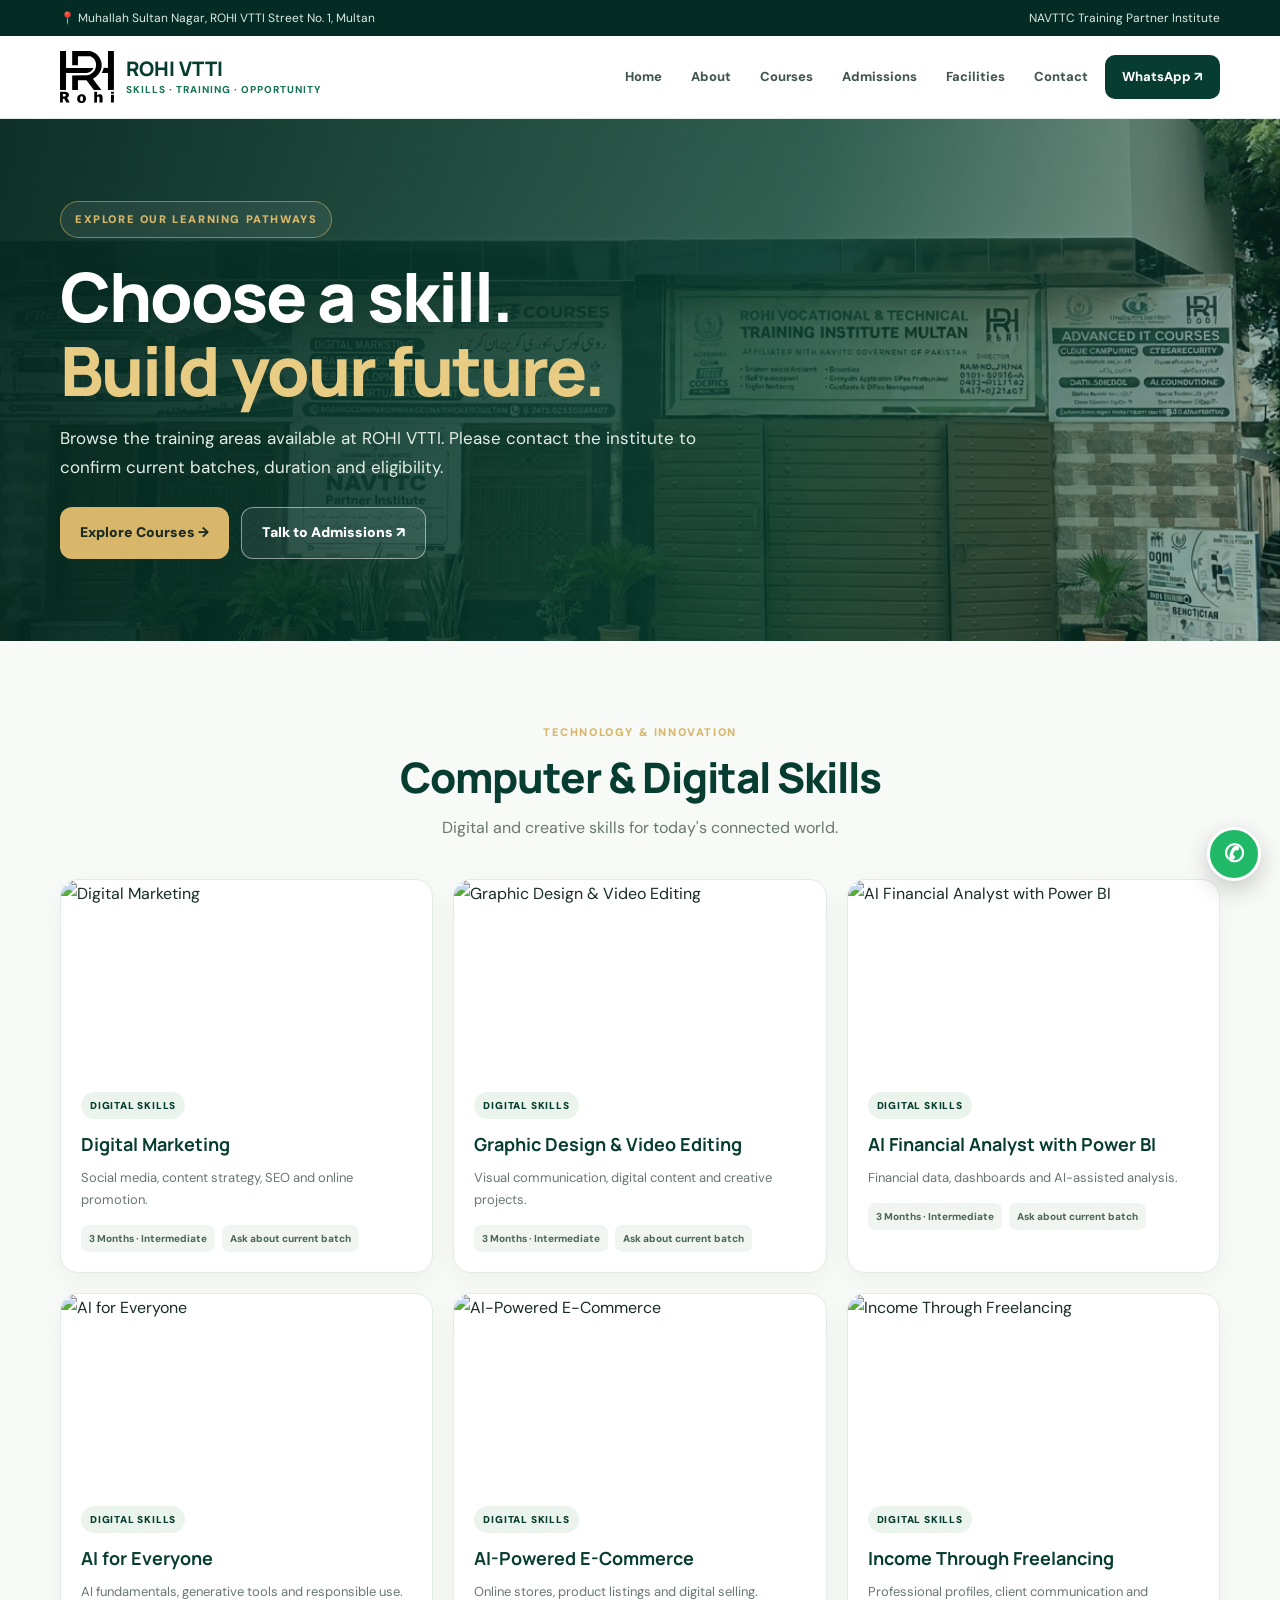
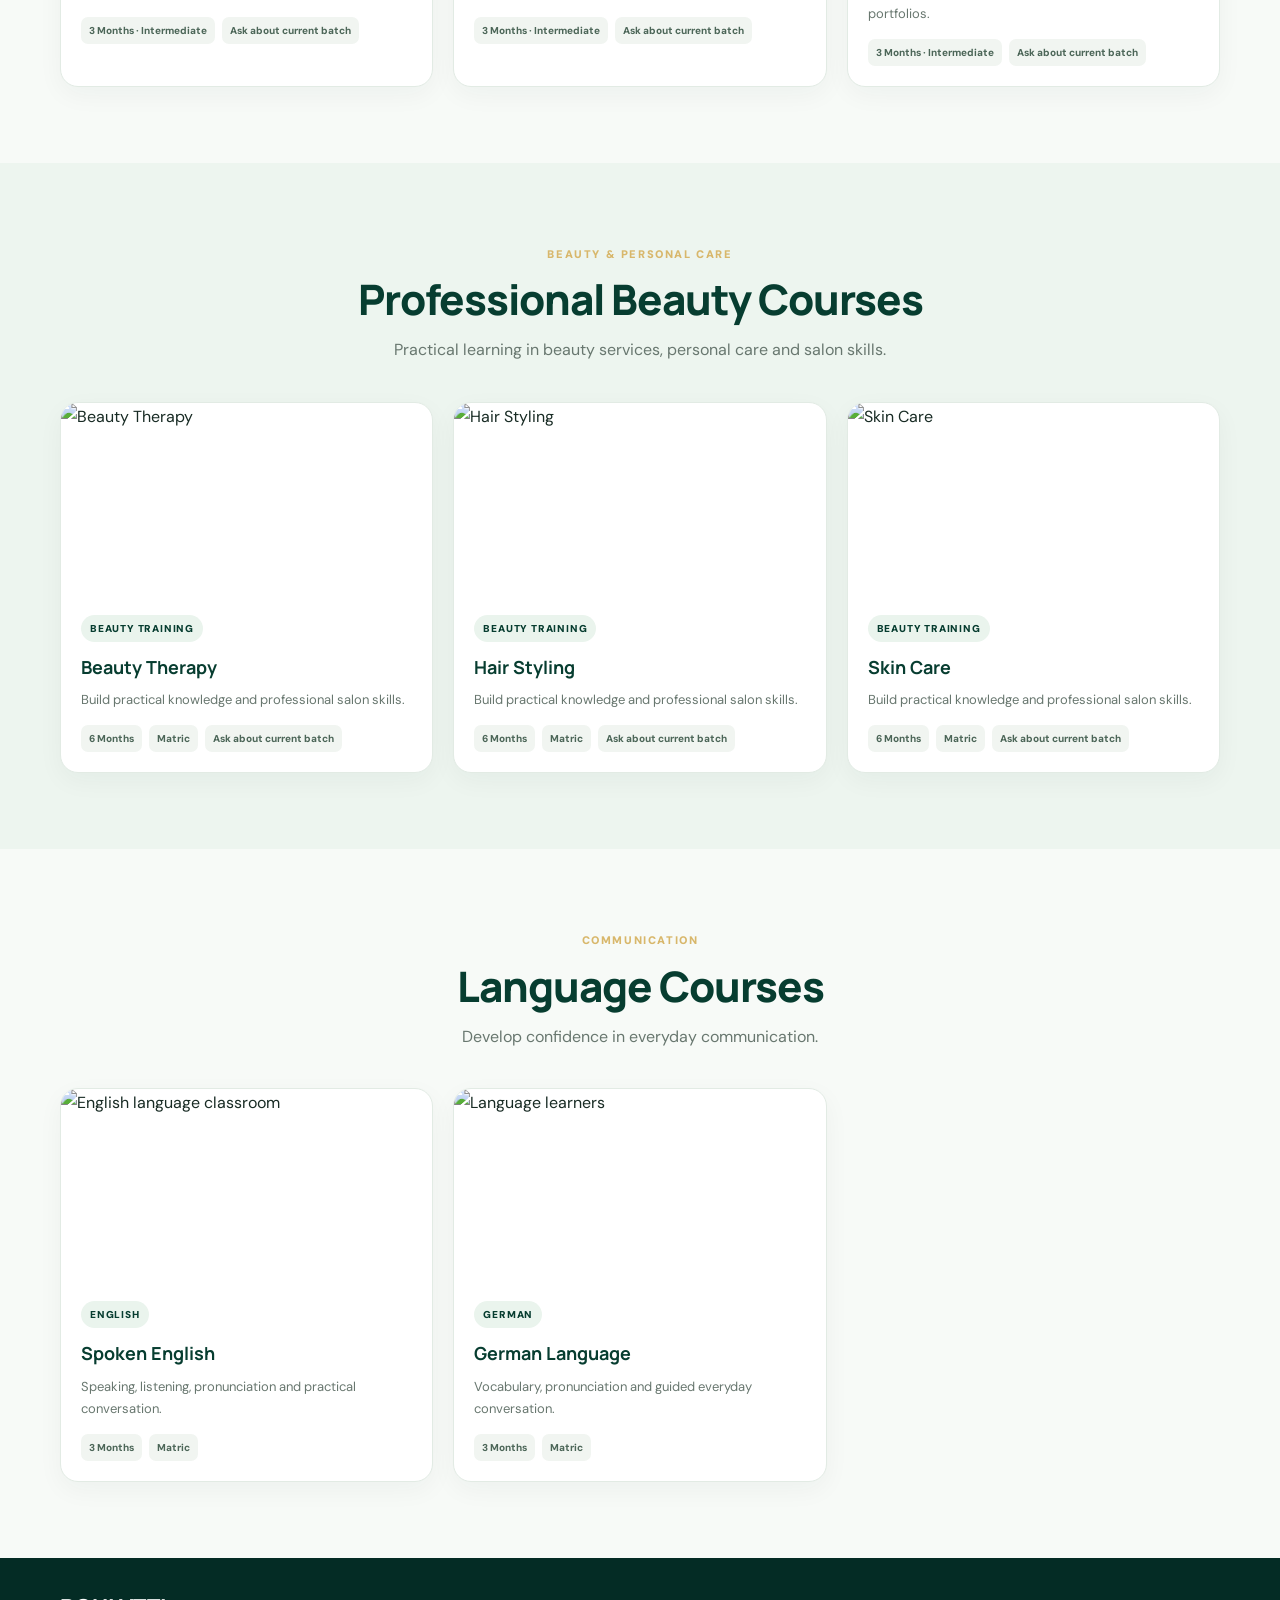
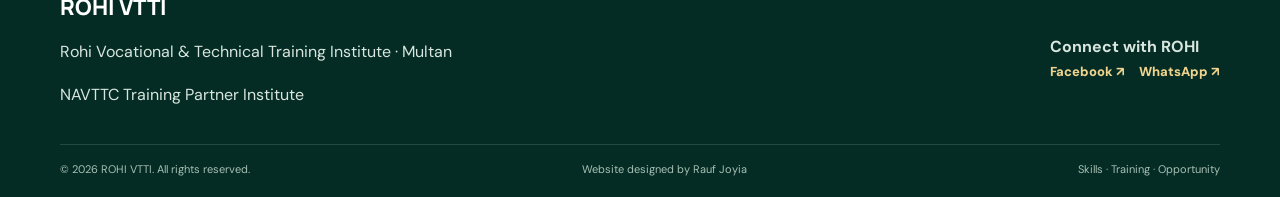
==== courses.html @ 548e586f "Build professional multi-page ROHI VTTI website" ====
<!doctype html><html lang="en"><head><meta charset="utf-8"><meta name="viewport" content="width=device-width,initial-scale=1"><meta name="theme-color" content="#073d30"><meta name="description" content="Explore computer, digital, beauty and language courses at ROHI VTTI."><title>Courses | ROHI VTTI Multan</title><link rel="icon" href="rohi-logo-black.svg"><link rel="preconnect" href="https://fonts.googleapis.com"><link rel="preconnect" href="https://fonts.gstatic.com" crossorigin><link href="https://fonts.googleapis.com/css2?family=DM+Sans:wght@400;500;600;700;800&family=Manrope:wght@400;500;600;700;800&display=swap" rel="stylesheet"><link rel="stylesheet" href="style.css"></head><body><div class="topline"><div class="container"><span>📍 Muhallah Sultan Nagar, ROHI VTTI Street No. 1, Multan</span><span>NAVTTC Training Partner Institute</span></div></div><header><nav class="nav container" aria-label="Main navigation"><a class="brand" href="index.html"><img src="rohi-logo-black.svg" alt="ROHI VTTI logo"><span><strong>ROHI VTTI</strong><small>Skills · Training · Opportunity</small></span></a><button class="menu-btn" type="button" aria-label="Open navigation" aria-expanded="false">☰</button><ul class="navlinks"><li><a href="index.html">Home</a></li><li><a href="about.html">About</a></li><li><a href="courses.html">Courses</a></li><li><a href="admissions.html">Admissions</a></li><li><a href="facilities.html">Facilities</a></li><li><a href="contact.html">Contact</a></li><li><a class="cta" href="https://wa.me/923020757793" target="_blank" rel="noopener">WhatsApp ↗</a></li></ul></nav></header><section class="hero"><div class="container"><div class="hero-content"><span class="eyebrow">Explore our learning pathways</span><h1>Choose a skill.<br><span>Build your future.</span></h1><p>Browse the training areas available at ROHI VTTI. Please contact the institute to confirm current batches, duration and eligibility.</p><div class="actions"><a class="btn btn-gold" href="courses.html">Explore Courses →</a><a class="btn btn-outline" href="https://wa.me/923020757793" target="_blank" rel="noopener">Talk to Admissions ↗</a></div></div></div></section><section class="section"><div class="container"><div class="section-head"><span class="kicker">Technology & innovation</span><h2>Computer & Digital Skills</h2><p>Digital and creative skills for today's connected world.</p></div><div class="cards"><article class="card"><img src="https://cdn.pixabay.com/photo/2018/10/04/23/52/marketing-3724793_1280.jpg" alt="Digital Marketing" loading="lazy"><div class="card-body"><span class="tag">Digital Skills</span><h3>Digital Marketing</h3><p>Social media, content strategy, SEO and online promotion.</p><div class="meta"><span>3 Months · Intermediate</span><span>Ask about current batch</span></div></div></article><article class="card"><img src="https://images.unsplash.com/photo-1744686909434-fd158fca1c35?auto=format&fit=crop&w=1200&q=85" alt="Graphic Design & Video Editing" loading="lazy"><div class="card-body"><span class="tag">Digital Skills</span><h3>Graphic Design & Video Editing</h3><p>Visual communication, digital content and creative projects.</p><div class="meta"><span>3 Months · Intermediate</span><span>Ask about current batch</span></div></div></article><article class="card"><img src="https://images.unsplash.com/photo-1763038311036-6d18805537e5?auto=format&fit=crop&w=1200&q=85" alt="AI Financial Analyst with Power BI" loading="lazy"><div class="card-body"><span class="tag">Digital Skills</span><h3>AI Financial Analyst with Power BI</h3><p>Financial data, dashboards and AI-assisted analysis.</p><div class="meta"><span>3 Months · Intermediate</span><span>Ask about current batch</span></div></div></article><article class="card"><img src="https://images.unsplash.com/photo-1758626042818-b05e9c91b84a?auto=format&fit=crop&w=1200&q=85" alt="AI for Everyone" loading="lazy"><div class="card-body"><span class="tag">Digital Skills</span><h3>AI for Everyone</h3><p>AI fundamentals, generative tools and responsible use.</p><div class="meta"><span>3 Months · Intermediate</span><span>Ask about current batch</span></div></div></article><article class="card"><img src="https://images.unsplash.com/photo-1563013544-824ae1b704d3?auto=format&fit=crop&w=1200&q=85" alt="AI-Powered E-Commerce" loading="lazy"><div class="card-body"><span class="tag">Digital Skills</span><h3>AI-Powered E-Commerce</h3><p>Online stores, product listings and digital selling.</p><div class="meta"><span>3 Months · Intermediate</span><span>Ask about current batch</span></div></div></article><article class="card"><img src="https://images.unsplash.com/photo-1758611971329-94fa9d6aa8a5?auto=format&fit=crop&w=1200&q=85" alt="Income Through Freelancing" loading="lazy"><div class="card-body"><span class="tag">Digital Skills</span><h3>Income Through Freelancing</h3><p>Professional profiles, client communication and portfolios.</p><div class="meta"><span>3 Months · Intermediate</span><span>Ask about current batch</span></div></div></article></div></div></section><section class="section soft"><div class="container"><div class="section-head"><span class="kicker">Beauty & personal care</span><h2>Professional Beauty Courses</h2><p>Practical learning in beauty services, personal care and salon skills.</p></div><div class="cards"><article class="card"><img src="https://images.unsplash.com/photo-1761718210089-ba3bb5ccb54f?auto=format&fit=crop&w=1200&q=85" alt="Beauty Therapy" loading="lazy"><div class="card-body"><span class="tag">Beauty Training</span><h3>Beauty Therapy</h3><p>Build practical knowledge and professional salon skills.</p><div class="meta"><span>6 Months</span><span>Matric</span><span>Ask about current batch</span></div></div></article><article class="card"><img src="https://images.unsplash.com/photo-1723879371709-17908244d70a?auto=format&fit=crop&w=1200&q=85" alt="Hair Styling" loading="lazy"><div class="card-body"><span class="tag">Beauty Training</span><h3>Hair Styling</h3><p>Build practical knowledge and professional salon skills.</p><div class="meta"><span>6 Months</span><span>Matric</span><span>Ask about current batch</span></div></div></article><article class="card"><img src="https://images.unsplash.com/photo-1761718209852-54ca4210183e?auto=format&fit=crop&w=1200&q=85" alt="Skin Care" loading="lazy"><div class="card-body"><span class="tag">Beauty Training</span><h3>Skin Care</h3><p>Build practical knowledge and professional salon skills.</p><div class="meta"><span>6 Months</span><span>Matric</span><span>Ask about current batch</span></div></div></article></div></div></section><section class="section"><div class="container"><div class="section-head"><span class="kicker">Communication</span><h2>Language Courses</h2><p>Develop confidence in everyday communication.</p></div><div class="cards"><article class="card"><img src="https://images.unsplash.com/photo-1758270705696-ec9caffc73dd?auto=format&fit=crop&w=1200&q=85" alt="English language classroom"><div class="card-body"><span class="tag">English</span><h3>Spoken English</h3><p>Speaking, listening, pronunciation and practical conversation.</p><div class="meta"><span>3 Months</span><span>Matric</span></div></div></article><article class="card"><img src="https://images.unsplash.com/photo-1758270704787-615782711641?auto=format&fit=crop&w=1200&q=85" alt="Language learners"><div class="card-body"><span class="tag">German</span><h3>German Language</h3><p>Vocabulary, pronunciation and guided everyday conversation.</p><div class="meta"><span>3 Months</span><span>Matric</span></div></div></article></div></div></section><footer><div class="container"><div class="footer-top"><div><div class="footer-brand">ROHI VTTI</div><p>Rohi Vocational & Technical Training Institute · Multan</p><p>NAVTTC Training Partner Institute</p></div><div><strong>Connect with ROHI</strong><div class="socials"><a href="https://www.facebook.com/profile.php?id=61575618215227" target="_blank" rel="noopener">Facebook ↗</a><a href="https://wa.me/923020757793" target="_blank" rel="noopener">WhatsApp ↗</a></div></div></div><div class="footer-bottom"><span>© <span data-year>2026</span> ROHI VTTI. All rights reserved.</span><span>Website designed by Rauf Joyia</span><span>Skills · Training · Opportunity</span></div></div></footer><a class="whatsapp" href="https://wa.me/923020757793" target="_blank" rel="noopener" aria-label="WhatsApp ROHI VTTI">✆</a><script src="site.js"></script></body></html>
---- style.css ----
:root{--forest:#073d30;--green:#167454;--gold:#d8b76b;--ink:#182b24;--muted:#68776f;--paper:#f7faf7;--line:#e2ebe4;--white:#fff;--shadow:0 18px 55px rgba(8,54,43,.11);--radius:22px}*{box-sizing:border-box}html{scroll-behavior:smooth}body{margin:0;background:var(--paper);color:var(--ink);font:16px/1.7 "DM Sans",Arial,sans-serif}a{color:inherit}.container{width:min(1160px,92%);margin:auto}.topline{background:#042c25;color:#dcebe1;font-size:12px;padding:8px 0}.topline .container{display:flex;justify-content:space-between;gap:12px;flex-wrap:wrap}header{position:sticky;top:0;z-index:20;background:rgba(255,255,255,.96);backdrop-filter:blur(14px);border-bottom:1px solid var(--line)}.nav{min-height:82px;display:flex;align-items:center;justify-content:space-between;gap:22px}.brand{text-decoration:none;display:flex;align-items:center;gap:12px}.brand img{width:54px;height:54px;object-fit:contain}.brand strong{display:block;color:var(--forest);font:800 20px Manrope,sans-serif;line-height:1.2}.brand small{display:block;color:var(--green);font-size:10px;font-weight:800;letter-spacing:1px;text-transform:uppercase}.navlinks{display:flex;align-items:center;gap:5px;list-style:none;margin:0;padding:0}.navlinks a{display:block;text-decoration:none;color:#40564c;font-size:13px;font-weight:800;padding:10px 12px;border-radius:10px}.navlinks a:hover,.navlinks a[aria-current=page]{background:#eaf4ed;color:var(--forest)}.navlinks .cta{background:var(--forest);color:white;padding:11px 17px}.menu-btn{display:none;border:1px solid var(--line);background:#fff;border-radius:10px;padding:8px 12px;font-size:20px;color:var(--forest)}.hero{position:relative;min-height:510px;display:flex;align-items:center;overflow:hidden;background:linear-gradient(100deg,rgba(3,39,30,.94),rgba(5,67,49,.77) 60%,rgba(5,65,48,.32)),url("main-building.png") center 42%/cover no-repeat}.hero-content{color:white;max-width:760px;padding:82px 0}.eyebrow,.kicker{font-size:11px;font-weight:900;letter-spacing:1.6px;text-transform:uppercase;color:var(--gold)}.eyebrow{display:inline-block;border:1px solid #d8b76b88;background:#ffffff12;border-radius:99px;padding:8px 14px}.hero h1{font:800 clamp(40px,6vw,68px)/1.08 Manrope,sans-serif;letter-spacing:-2px;margin:22px 0 16px}.hero h1 span{color:#e8cc83}.hero p{color:#e2eee7;max-width:650px;font-size:17px}.actions{display:flex;gap:12px;flex-wrap:wrap;margin-top:25px}.btn{display:inline-flex;align-items:center;justify-content:center;text-decoration:none;padding:13px 20px;border-radius:12px;font-size:14px;font-weight:900;transition:.2s}.btn:hover{transform:translateY(-2px)}.btn-gold{background:var(--gold);color:#1d2b22}.btn-outline{border:1px solid #ffffff80;color:#fff;background:#ffffff12}.btn-green{background:var(--forest);color:white}.facts{margin-top:-35px;position:relative;z-index:2}.fact-grid{display:grid;grid-template-columns:repeat(4,1fr);background:white;border:1px solid var(--line);border-radius:18px;box-shadow:var(--shadow);overflow:hidden}.fact{text-align:center;padding:22px 12px;border-right:1px solid var(--line)}.fact:last-child{border:0}.fact strong{display:block;color:var(--forest);font:800 19px Manrope}.fact span{font-size:11px;color:var(--muted);font-weight:700}.section{padding:76px 0}.section-head{text-align:center;max-width:720px;margin:0 auto 38px}.section-head h2{font:800 clamp(29px,4vw,42px)/1.2 Manrope;color:var(--forest);margin:8px 0 12px;letter-spacing:-1px}.section-head p{color:var(--muted);margin:0}.grid-2{display:grid;grid-template-columns:1fr 1fr;gap:42px;align-items:center}.photo{width:100%;height:390px;object-fit:cover;border-radius:22px;box-shadow:var(--shadow)}h2,h3{font-family:Manrope,sans-serif}.copy h2,.copy h3{color:var(--forest);line-height:1.25}.copy p{color:var(--muted)}.cards{display:grid;grid-template-columns:repeat(3,1fr);gap:20px}.card{background:white;border:1px solid var(--line);border-radius:18px;overflow:hidden;box-shadow:0 8px 26px #08362b0b;transition:.2s}.card:hover{transform:translateY(-4px);box-shadow:var(--shadow)}.card img{width:100%;height:190px;object-fit:cover;display:block}.card-body{padding:20px}.tag{display:inline-block;background:#eaf4ed;color:var(--forest);font-size:10px;font-weight:900;letter-spacing:.8px;text-transform:uppercase;padding:5px 9px;border-radius:99px}.card h3{font-size:18px;color:var(--forest);margin:10px 0 7px}.card p{font-size:13px;color:var(--muted);margin:0}.meta{display:flex;gap:7px;flex-wrap:wrap;margin-top:14px}.meta span{background:#f1f5f1;color:#4c6658;padding:5px 8px;border-radius:7px;font-size:10px;font-weight:800}.soft{background:#edf5ef}.dark{background:#052f27;color:white}.dark .section-head h2{color:white}.dark .section-head p{color:#c8d9d0}.dark .kicker{color:#e8cc83}.features{display:grid;grid-template-columns:repeat(3,1fr);gap:15px}.feature{padding:22px;border:1px solid #ffffff25;background:#ffffff0c;border-radius:16px}.feature h3{font-size:16px;margin:0 0 7px}.feature p{font-size:13px;color:#c8d9d0;margin:0}.banner{background:linear-gradient(120deg,#064235,#0b6951);color:white;text-align:center;border-radius:24px;padding:48px 22px;box-shadow:var(--shadow)}.banner h2{font-size:clamp(28px,4vw,40px);margin:7px 0}.banner p{color:#d9e9df;max-width:680px;margin:0 auto 20px}.logo-strip{display:grid;grid-template-columns:repeat(5,1fr);gap:12px;margin:26px auto}.logo-card{background:white;border:1px solid var(--line);border-radius:14px;padding:12px;min-height:112px;display:flex;flex-direction:column;align-items:center;justify-content:center;gap:8px;text-align:center}.logo-card img{width:100%;height:58px;object-fit:contain}.logo-card small{font-size:10px;font-weight:800;color:var(--forest)}.gallery{display:grid;grid-template-columns:repeat(3,1fr);gap:16px}.gallery figure{margin:0;background:white;border:1px solid var(--line);border-radius:16px;overflow:hidden}.gallery img{width:100%;height:220px;object-fit:cover;display:block}.gallery figcaption{padding:12px 15px;font-weight:800;font-size:13px;color:var(--forest)}.contact-grid{display:grid;grid-template-columns:1fr 1fr;gap:18px}.contact-card{padding:26px;background:white;border:1px solid var(--line);border-radius:18px}.contact-card h3{color:var(--forest);margin-top:0}.contact-line{padding:10px 0;border-bottom:1px solid var(--line);color:var(--muted);font-size:14px}.contact-line strong{display:block;color:var(--ink);font-size:11px}.contact-line:last-child{border:0}.partner-strip{padding:25px 0;background:white;border-bottom:1px solid var(--line)}.partner-strip h2{text-align:center;font-size:11px;letter-spacing:1.5px;text-transform:uppercase;color:var(--forest)}footer{background:#042c25;color:#d8e6dd;padding:34px 0 18px}.footer-top{display:flex;justify-content:space-between;gap:20px;align-items:center;padding-bottom:20px;border-bottom:1px solid #ffffff22}.footer-brand{font:800 22px Manrope;color:white}.footer-bottom{display:flex;justify-content:space-between;gap:12px;flex-wrap:wrap;padding-top:15px;color:#a8c0b3;font-size:11px}.socials{display:flex;gap:14px}.socials a{color:#f0d48e;text-decoration:none;font-weight:800;font-size:13px}.whatsapp{position:fixed;right:19px;bottom:19px;z-index:15;width:54px;height:54px;border-radius:50%;background:#20b968;color:white;text-decoration:none;display:grid;place-items:center;font-size:24px;font-weight:900;box-shadow:0 8px 24px #0003;border:3px solid white}@media(max-width:900px){.navlinks a{font-size:12px;padding:9px 7px}.cards,.gallery{grid-template-columns:repeat(2,1fr)}}@media(max-width:760px){.menu-btn{display:block}.nav{min-height:70px}.brand img{width:46px;height:46px}.navlinks{display:none;position:absolute;top:70px;left:0;right:0;background:white;padding:12px 4%;border-bottom:1px solid var(--line);box-shadow:0 15px 25px #0001;flex-direction:column;align-items:stretch}.navlinks.open{display:flex}.navlinks a{padding:11px 13px}.navlinks .cta{text-align:center;margin-top:5px}.topline .container{justify-content:center;text-align:center}.hero{min-height:470px;background-position:58% center}.hero-content{padding:65px 0}.hero h1{letter-spacing:-1px}.facts{margin-top:-25px}.fact-grid{grid-template-columns:repeat(2,1fr)}.fact:nth-child(2){border-right:0}.fact:nth-child(-n+2){border-bottom:1px solid var(--line)}.section{padding:58px 0}.grid-2,.contact-grid{grid-template-columns:1fr;gap:25px}.photo{height:300px}.cards,.features{grid-template-columns:1fr}.logo-strip{grid-template-columns:repeat(3,1fr)}.gallery{grid-template-columns:repeat(2,1fr)}.footer-top{align-items:flex-start;flex-direction:column}}@media(max-width:480px){.gallery{grid-template-columns:1fr}.gallery img{height:205px}.logo-strip{grid-template-columns:repeat(2,1fr)}.hero h1{font-size:39px}}
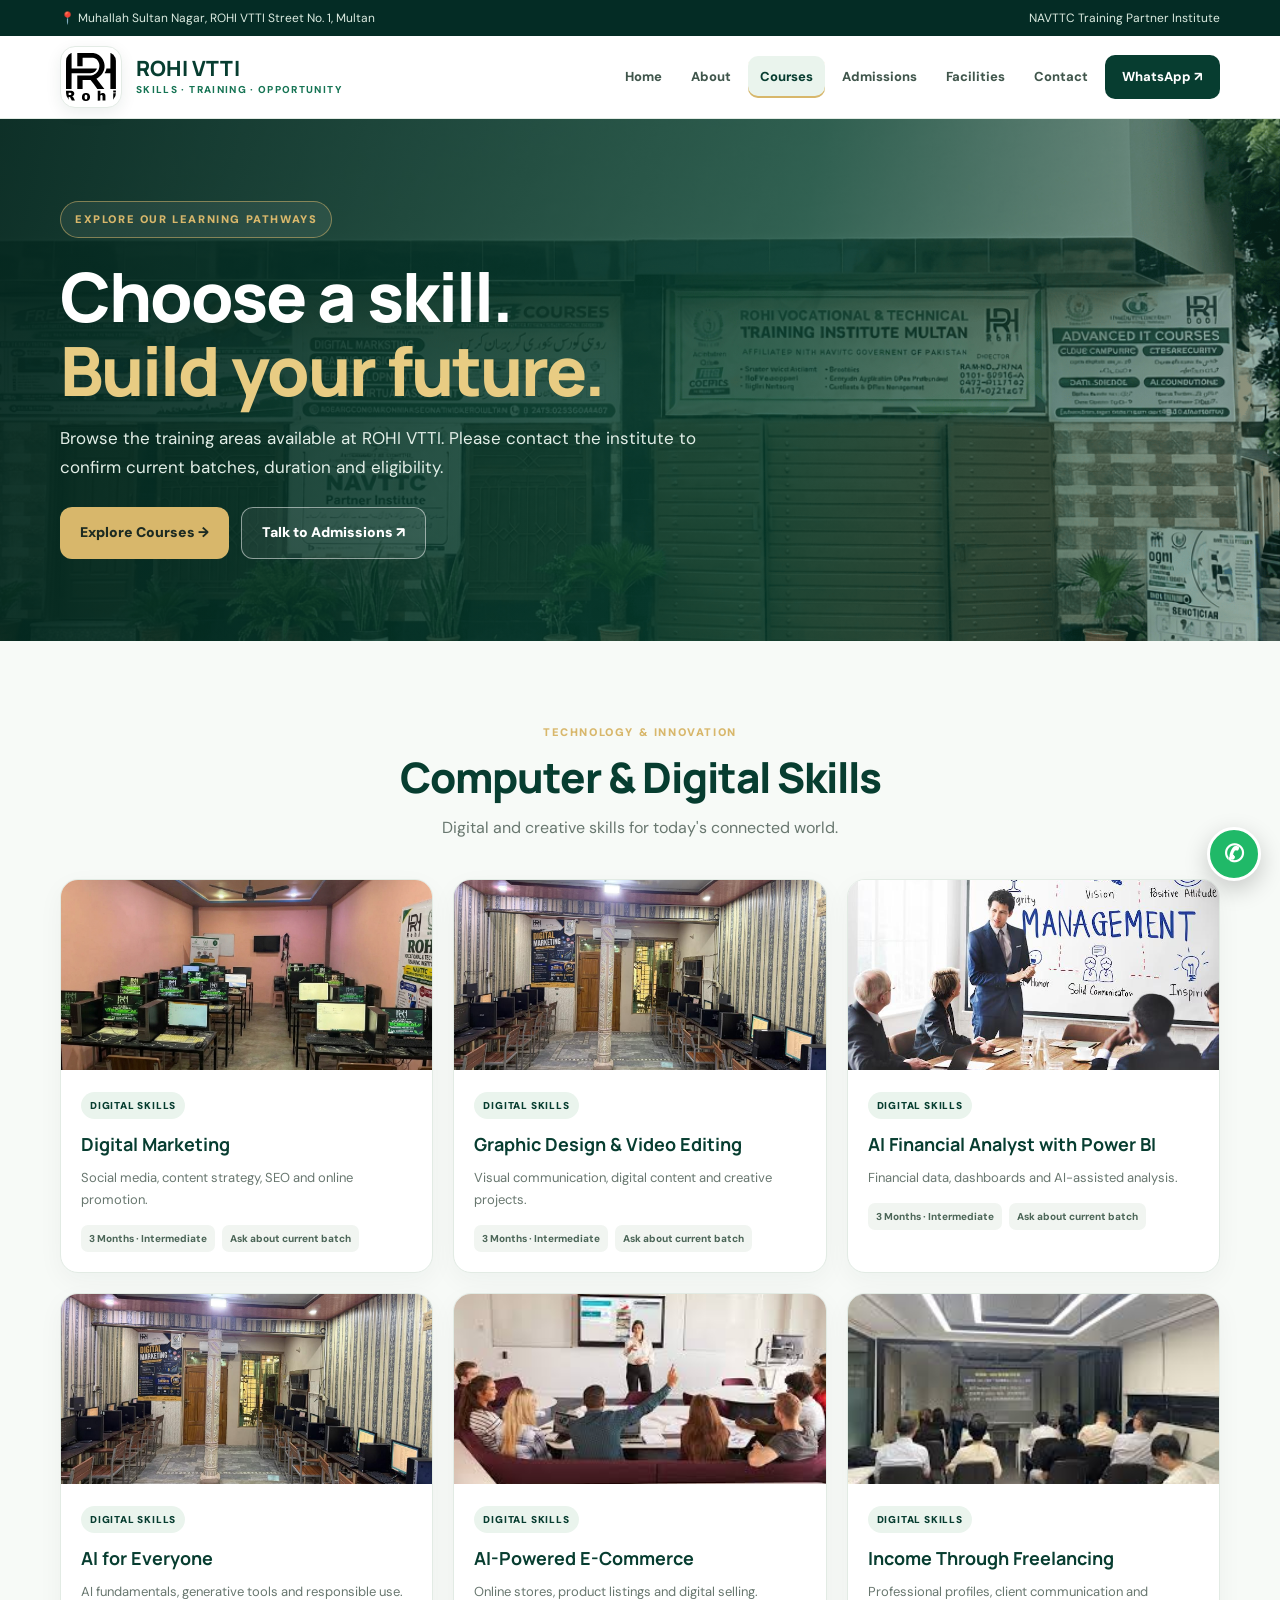
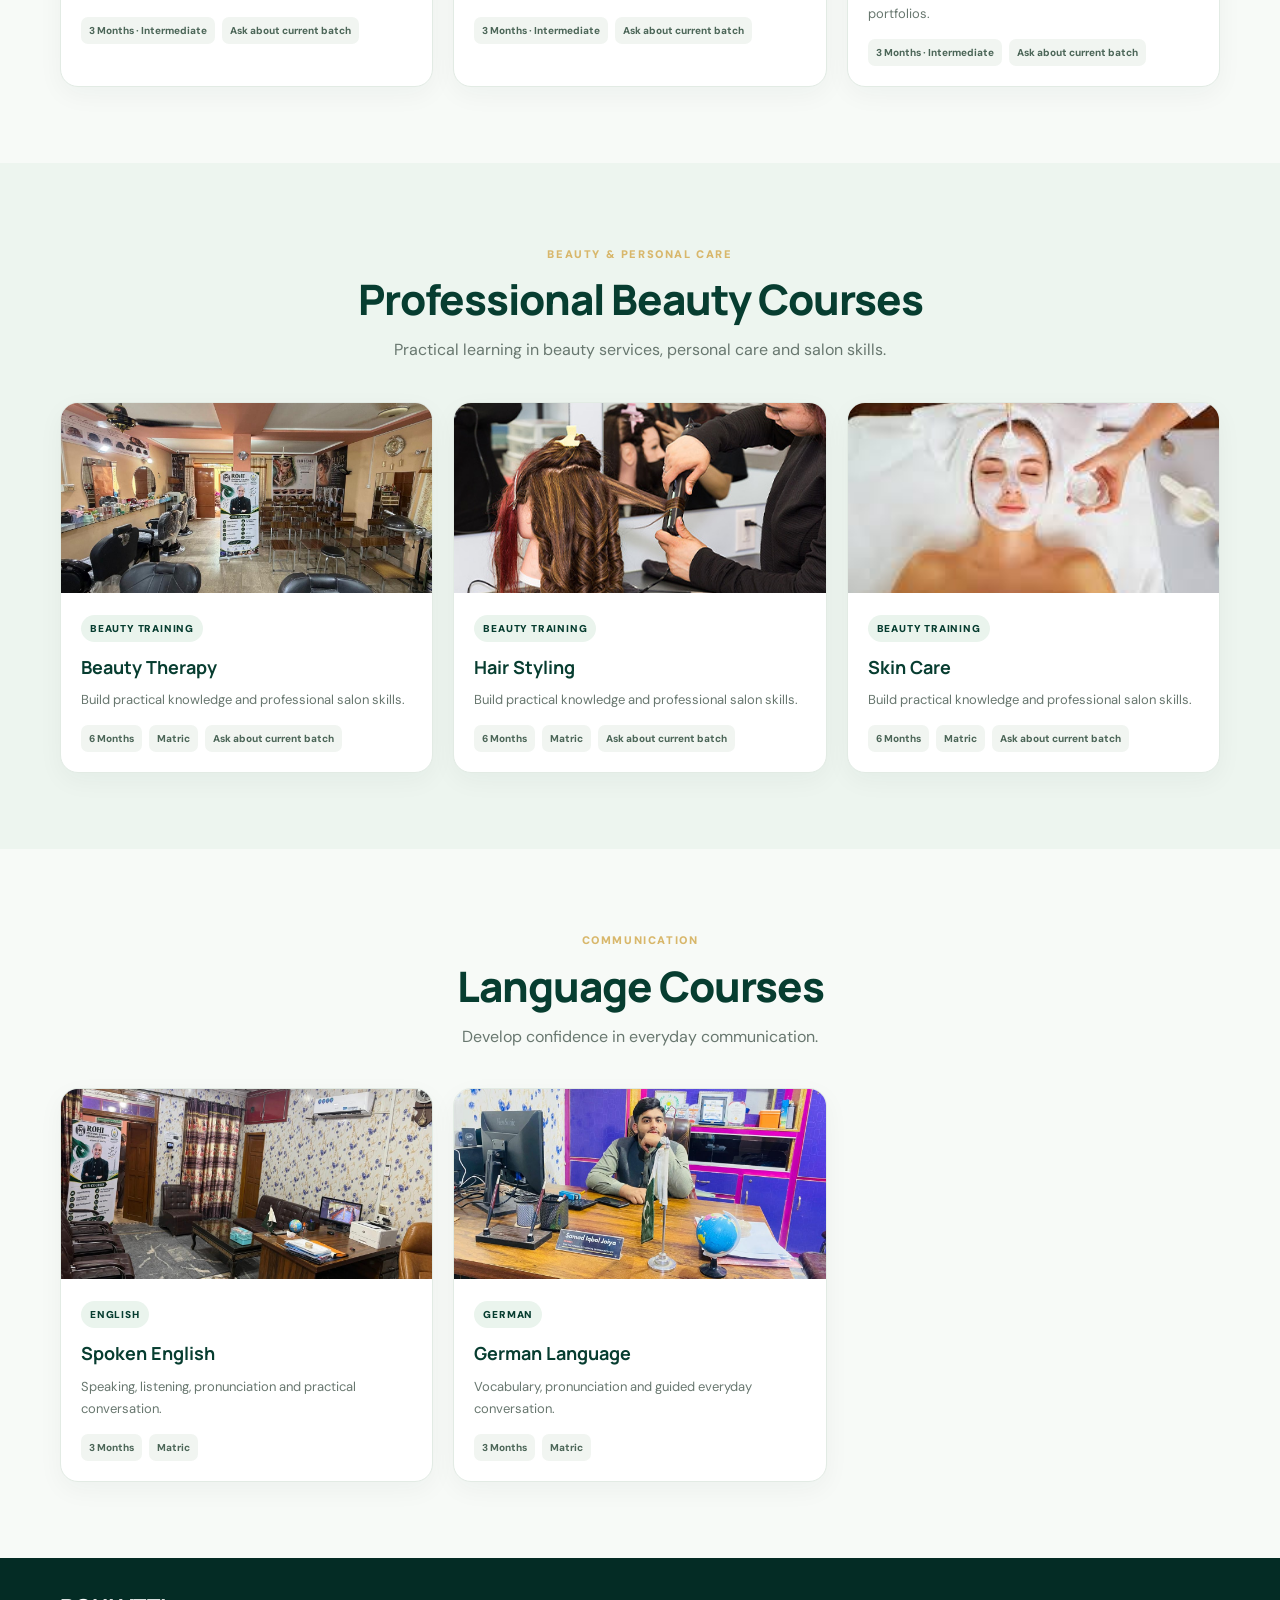
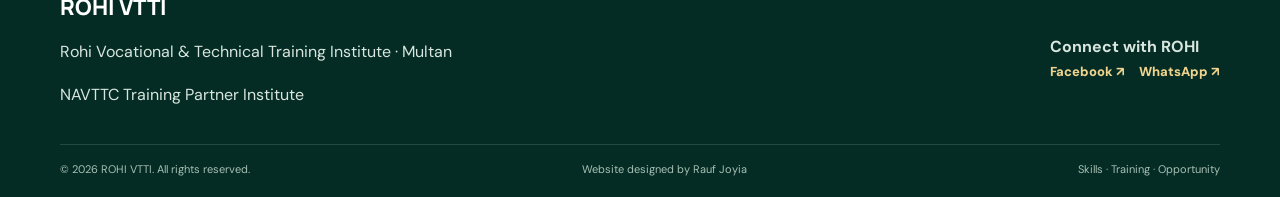
==== commit 5f3816a8: "Use existing ROHI course image assets across course catalogue" ====
--- a/courses.html
+++ b/courses.html
@@ -1 +1 @@
-<!doctype html><html lang="en"><head><meta charset="utf-8"><meta name="viewport" content="width=device-width,initial-scale=1"><meta name="theme-color" content="#073d30"><meta name="description" content="Explore computer, digital, beauty and language courses at ROHI VTTI."><title>Courses | ROHI VTTI Multan</title><link rel="icon" href="rohi-logo-black.svg"><link rel="preconnect" href="https://fonts.googleapis.com"><link rel="preconnect" href="https://fonts.gstatic.com" crossorigin><link href="https://fonts.googleapis.com/css2?family=DM+Sans:wght@400;500;600;700;800&family=Manrope:wght@400;500;600;700;800&display=swap" rel="stylesheet"><link rel="stylesheet" href="style.css"></head><body><div class="topline"><div class="container"><span>📍 Muhallah Sultan Nagar, ROHI VTTI Street No. 1, Multan</span><span>NAVTTC Training Partner Institute</span></div></div><header><nav class="nav container" aria-label="Main navigation"><a class="brand" href="index.html"><img src="rohi-logo-black.svg" alt="ROHI VTTI logo"><span><strong>ROHI VTTI</strong><small>Skills · Training · Opportunity</small></span></a><button class="menu-btn" type="button" aria-label="Open navigation" aria-expanded="false">☰</button><ul class="navlinks"><li><a href="index.html">Home</a></li><li><a href="about.html">About</a></li><li><a href="courses.html">Courses</a></li><li><a href="admissions.html">Admissions</a></li><li><a href="facilities.html">Facilities</a></li><li><a href="contact.html">Contact</a></li><li><a class="cta" href="https://wa.me/923020757793" target="_blank" rel="noopener">WhatsApp ↗</a></li></ul></nav></header><section class="hero"><div class="container"><div class="hero-content"><span class="eyebrow">Explore our learning pathways</span><h1>Choose a skill.<br><span>Build your future.</span></h1><p>Browse the training areas available at ROHI VTTI. Please contact the institute to confirm current batches, duration and eligibility.</p><div class="actions"><a class="btn btn-gold" href="courses.html">Explore Courses →</a><a class="btn btn-outline" href="https://wa.me/923020757793" target="_blank" rel="noopener">Talk to Admissions ↗</a></div></div></div></section><section class="section"><div class="container"><div class="section-head"><span class="kicker">Technology & innovation</span><h2>Computer & Digital Skills</h2><p>Digital and creative skills for today's connected world.</p></div><div class="cards"><article class="card"><img src="https://cdn.pixabay.com/photo/2018/10/04/23/52/marketing-3724793_1280.jpg" alt="Digital Marketing" loading="lazy"><div class="card-body"><span class="tag">Digital Skills</span><h3>Digital Marketing</h3><p>Social media, content strategy, SEO and online promotion.</p><div class="meta"><span>3 Months · Intermediate</span><span>Ask about current batch</span></div></div></article><article class="card"><img src="https://images.unsplash.com/photo-1744686909434-fd158fca1c35?auto=format&fit=crop&w=1200&q=85" alt="Graphic Design & Video Editing" loading="lazy"><div class="card-body"><span class="tag">Digital Skills</span><h3>Graphic Design & Video Editing</h3><p>Visual communication, digital content and creative projects.</p><div class="meta"><span>3 Months · Intermediate</span><span>Ask about current batch</span></div></div></article><article class="card"><img src="https://images.unsplash.com/photo-1763038311036-6d18805537e5?auto=format&fit=crop&w=1200&q=85" alt="AI Financial Analyst with Power BI" loading="lazy"><div class="card-body"><span class="tag">Digital Skills</span><h3>AI Financial Analyst with Power BI</h3><p>Financial data, dashboards and AI-assisted analysis.</p><div class="meta"><span>3 Months · Intermediate</span><span>Ask about current batch</span></div></div></article><article class="card"><img src="https://images.unsplash.com/photo-1758626042818-b05e9c91b84a?auto=format&fit=crop&w=1200&q=85" alt="AI for Everyone" loading="lazy"><div class="card-body"><span class="tag">Digital Skills</span><h3>AI for Everyone</h3><p>AI fundamentals, generative tools and responsible use.</p><div class="meta"><span>3 Months · Intermediate</span><span>Ask about current batch</span></div></div></article><article class="card"><img src="https://images.unsplash.com/photo-1563013544-824ae1b704d3?auto=format&fit=crop&w=1200&q=85" alt="AI-Powered E-Commerce" loading="lazy"><div class="card-body"><span class="tag">Digital Skills</span><h3>AI-Powered E-Commerce</h3><p>Online stores, product listings and digital selling.</p><div class="meta"><span>3 Months · Intermediate</span><span>Ask about current batch</span></div></div></article><article class="card"><img src="https://images.unsplash.com/photo-1758611971329-94fa9d6aa8a5?auto=format&fit=crop&w=1200&q=85" alt="Income Through Freelancing" loading="lazy"><div class="card-body"><span class="tag">Digital Skills</span><h3>Income Through Freelancing</h3><p>Professional profiles, client communication and portfolios.</p><div class="meta"><span>3 Months · Intermediate</span><span>Ask about current batch</span></div></div></article></div></div></section><section class="section soft"><div class="container"><div class="section-head"><span class="kicker">Beauty & personal care</span><h2>Professional Beauty Courses</h2><p>Practical learning in beauty services, personal care and salon skills.</p></div><div class="cards"><article class="card"><img src="https://images.unsplash.com/photo-1761718210089-ba3bb5ccb54f?auto=format&fit=crop&w=1200&q=85" alt="Beauty Therapy" loading="lazy"><div class="card-body"><span class="tag">Beauty Training</span><h3>Beauty Therapy</h3><p>Build practical knowledge and professional salon skills.</p><div class="meta"><span>6 Months</span><span>Matric</span><span>Ask about current batch</span></div></div></article><article class="card"><img src="https://images.unsplash.com/photo-1723879371709-17908244d70a?auto=format&fit=crop&w=1200&q=85" alt="Hair Styling" loading="lazy"><div class="card-body"><span class="tag">Beauty Training</span><h3>Hair Styling</h3><p>Build practical knowledge and professional salon skills.</p><div class="meta"><span>6 Months</span><span>Matric</span><span>Ask about current batch</span></div></div></article><article class="card"><img src="https://images.unsplash.com/photo-1761718209852-54ca4210183e?auto=format&fit=crop&w=1200&q=85" alt="Skin Care" loading="lazy"><div class="card-body"><span class="tag">Beauty Training</span><h3>Skin Care</h3><p>Build practical knowledge and professional salon skills.</p><div class="meta"><span>6 Months</span><span>Matric</span><span>Ask about current batch</span></div></div></article></div></div></section><section class="section"><div class="container"><div class="section-head"><span class="kicker">Communication</span><h2>Language Courses</h2><p>Develop confidence in everyday communication.</p></div><div class="cards"><article class="card"><img src="https://images.unsplash.com/photo-1758270705696-ec9caffc73dd?auto=format&fit=crop&w=1200&q=85" alt="English language classroom"><div class="card-body"><span class="tag">English</span><h3>Spoken English</h3><p>Speaking, listening, pronunciation and practical conversation.</p><div class="meta"><span>3 Months</span><span>Matric</span></div></div></article><article class="card"><img src="https://images.unsplash.com/photo-1758270704787-615782711641?auto=format&fit=crop&w=1200&q=85" alt="Language learners"><div class="card-body"><span class="tag">German</span><h3>German Language</h3><p>Vocabulary, pronunciation and guided everyday conversation.</p><div class="meta"><span>3 Months</span><span>Matric</span></div></div></article></div></div></section><footer><div class="container"><div class="footer-top"><div><div class="footer-brand">ROHI VTTI</div><p>Rohi Vocational & Technical Training Institute · Multan</p><p>NAVTTC Training Partner Institute</p></div><div><strong>Connect with ROHI</strong><div class="socials"><a href="https://www.facebook.com/profile.php?id=61575618215227" target="_blank" rel="noopener">Facebook ↗</a><a href="https://wa.me/923020757793" target="_blank" rel="noopener">WhatsApp ↗</a></div></div></div><div class="footer-bottom"><span>© <span data-year>2026</span> ROHI VTTI. All rights reserved.</span><span>Website designed by Rauf Joyia</span><span>Skills · Training · Opportunity</span></div></div></footer><a class="whatsapp" href="https://wa.me/923020757793" target="_blank" rel="noopener" aria-label="WhatsApp ROHI VTTI">✆</a><script src="site.js"></script></body></html>+<!doctype html><html lang="en"><head><meta charset="utf-8"><meta name="viewport" content="width=device-width,initial-scale=1"><meta name="theme-color" content="#073d30"><meta name="description" content="Explore computer, digital, beauty and language courses at ROHI VTTI."><title>Courses | ROHI VTTI Multan</title><link rel="icon" href="rohi-logo-black.svg"><link rel="preconnect" href="https://fonts.googleapis.com"><link rel="preconnect" href="https://fonts.gstatic.com" crossorigin><link href="https://fonts.googleapis.com/css2?family=DM+Sans:wght@400;500;600;700;800&family=Manrope:wght@400;500;600;700;800&display=swap" rel="stylesheet"><link rel="stylesheet" href="style.css"></head><body><div class="topline"><div class="container"><span>📍 Muhallah Sultan Nagar, ROHI VTTI Street No. 1, Multan</span><span>NAVTTC Training Partner Institute</span></div></div><header><nav class="nav container" aria-label="Main navigation"><a class="brand" href="index.html"><img src="rohi-logo-black.svg" alt="ROHI VTTI logo"><span><strong>ROHI VTTI</strong><small>Skills · Training · Opportunity</small></span></a><button class="menu-btn" type="button" aria-label="Open navigation" aria-expanded="false">☰</button><ul class="navlinks"><li><a href="index.html">Home</a></li><li><a href="about.html">About</a></li><li><a href="courses.html">Courses</a></li><li><a href="admissions.html">Admissions</a></li><li><a href="facilities.html">Facilities</a></li><li><a href="contact.html">Contact</a></li><li><a class="cta" href="https://wa.me/923020757793" target="_blank" rel="noopener">WhatsApp ↗</a></li></ul></nav></header><section class="hero"><div class="container"><div class="hero-content"><span class="eyebrow">Explore our learning pathways</span><h1>Choose a skill.<br><span>Build your future.</span></h1><p>Browse the training areas available at ROHI VTTI. Please contact the institute to confirm current batches, duration and eligibility.</p><div class="actions"><a class="btn btn-gold" href="courses.html">Explore Courses →</a><a class="btn btn-outline" href="https://wa.me/923020757793" target="_blank" rel="noopener">Talk to Admissions ↗</a></div></div></div></section><section class="section"><div class="container"><div class="section-head"><span class="kicker">Technology & innovation</span><h2>Computer & Digital Skills</h2><p>Digital and creative skills for today's connected world.</p></div><div class="cards"><article class="card"><img src="digital-marketing.jpg" alt="Digital Marketing" loading="lazy"><div class="card-body"><span class="tag">Digital Skills</span><h3>Digital Marketing</h3><p>Social media, content strategy, SEO and online promotion.</p><div class="meta"><span>3 Months · Intermediate</span><span>Ask about current batch</span></div></div></article><article class="card"><img src="comp-lab.jpg" alt="Graphic Design & Video Editing" loading="lazy"><div class="card-body"><span class="tag">Digital Skills</span><h3>Graphic Design & Video Editing</h3><p>Visual communication, digital content and creative projects.</p><div class="meta"><span>3 Months · Intermediate</span><span>Ask about current batch</span></div></div></article><article class="card"><img src="office-management.jpg" alt="AI Financial Analyst with Power BI" loading="lazy"><div class="card-body"><span class="tag">Digital Skills</span><h3>AI Financial Analyst with Power BI</h3><p>Financial data, dashboards and AI-assisted analysis.</p><div class="meta"><span>3 Months · Intermediate</span><span>Ask about current batch</span></div></div></article><article class="card"><img src="comp-lab.jpg" alt="AI for Everyone" loading="lazy"><div class="card-body"><span class="tag">Digital Skills</span><h3>AI for Everyone</h3><p>AI fundamentals, generative tools and responsible use.</p><div class="meta"><span>3 Months · Intermediate</span><span>Ask about current batch</span></div></div></article><article class="card"><img src="ecom.jpg" alt="AI-Powered E-Commerce" loading="lazy"><div class="card-body"><span class="tag">Digital Skills</span><h3>AI-Powered E-Commerce</h3><p>Online stores, product listings and digital selling.</p><div class="meta"><span>3 Months · Intermediate</span><span>Ask about current batch</span></div></div></article><article class="card"><img src="amazon.jpg" alt="Income Through Freelancing" loading="lazy"><div class="card-body"><span class="tag">Digital Skills</span><h3>Income Through Freelancing</h3><p>Professional profiles, client communication and portfolios.</p><div class="meta"><span>3 Months · Intermediate</span><span>Ask about current batch</span></div></div></article></div></div></section><section class="section soft"><div class="container"><div class="section-head"><span class="kicker">Beauty & personal care</span><h2>Professional Beauty Courses</h2><p>Practical learning in beauty services, personal care and salon skills.</p></div><div class="cards"><article class="card"><img src="beauty.jpg" alt="Beauty Therapy" loading="lazy"><div class="card-body"><span class="tag">Beauty Training</span><h3>Beauty Therapy</h3><p>Build practical knowledge and professional salon skills.</p><div class="meta"><span>6 Months</span><span>Matric</span><span>Ask about current batch</span></div></div></article><article class="card"><img src="hair.jpg" alt="Hair Styling" loading="lazy"><div class="card-body"><span class="tag">Beauty Training</span><h3>Hair Styling</h3><p>Build practical knowledge and professional salon skills.</p><div class="meta"><span>6 Months</span><span>Matric</span><span>Ask about current batch</span></div></div></article><article class="card"><img src="skin.jpg" alt="Skin Care" loading="lazy"><div class="card-body"><span class="tag">Beauty Training</span><h3>Skin Care</h3><p>Build practical knowledge and professional salon skills.</p><div class="meta"><span>6 Months</span><span>Matric</span><span>Ask about current batch</span></div></div></article></div></div></section><section class="section"><div class="container"><div class="section-head"><span class="kicker">Communication</span><h2>Language Courses</h2><p>Develop confidence in everyday communication.</p></div><div class="cards"><article class="card"><img src="gallery.jpg" alt="English language classroom"><div class="card-body"><span class="tag">English</span><h3>Spoken English</h3><p>Speaking, listening, pronunciation and practical conversation.</p><div class="meta"><span>3 Months</span><span>Matric</span></div></div></article><article class="card"><img src="gallery1.jpg" alt="Language learners"><div class="card-body"><span class="tag">German</span><h3>German Language</h3><p>Vocabulary, pronunciation and guided everyday conversation.</p><div class="meta"><span>3 Months</span><span>Matric</span></div></div></article></div></div></section><footer><div class="container"><div class="footer-top"><div><div class="footer-brand">ROHI VTTI</div><p>Rohi Vocational & Technical Training Institute · Multan</p><p>NAVTTC Training Partner Institute</p></div><div><strong>Connect with ROHI</strong><div class="socials"><a href="https://www.facebook.com/profile.php?id=61575618215227" target="_blank" rel="noopener">Facebook ↗</a><a href="https://wa.me/923020757793" target="_blank" rel="noopener">WhatsApp ↗</a></div></div></div><div class="footer-bottom"><span>© <span data-year>2026</span> ROHI VTTI. All rights reserved.</span><span>Website designed by Rauf Joyia</span><span>Skills · Training · Opportunity</span></div></div></footer><a class="whatsapp" href="https://wa.me/923020757793" target="_blank" rel="noopener" aria-label="WhatsApp ROHI VTTI">✆</a><script src="site.js"></script></body></html>
--- a/style.css
+++ b/style.css
@@ -1 +1,15 @@
-:root{--forest:#073d30;--green:#167454;--gold:#d8b76b;--ink:#182b24;--muted:#68776f;--paper:#f7faf7;--line:#e2ebe4;--white:#fff;--shadow:0 18px 55px rgba(8,54,43,.11);--radius:22px}*{box-sizing:border-box}html{scroll-behavior:smooth}body{margin:0;background:var(--paper);color:var(--ink);font:16px/1.7 "DM Sans",Arial,sans-serif}a{color:inherit}.container{width:min(1160px,92%);margin:auto}.topline{background:#042c25;color:#dcebe1;font-size:12px;padding:8px 0}.topline .container{display:flex;justify-content:space-between;gap:12px;flex-wrap:wrap}header{position:sticky;top:0;z-index:20;background:rgba(255,255,255,.96);backdrop-filter:blur(14px);border-bottom:1px solid var(--line)}.nav{min-height:82px;display:flex;align-items:center;justify-content:space-between;gap:22px}.brand{text-decoration:none;display:flex;align-items:center;gap:12px}.brand img{width:54px;height:54px;object-fit:contain}.brand strong{display:block;color:var(--forest);font:800 20px Manrope,sans-serif;line-height:1.2}.brand small{display:block;color:var(--green);font-size:10px;font-weight:800;letter-spacing:1px;text-transform:uppercase}.navlinks{display:flex;align-items:center;gap:5px;list-style:none;margin:0;padding:0}.navlinks a{display:block;text-decoration:none;color:#40564c;font-size:13px;font-weight:800;padding:10px 12px;border-radius:10px}.navlinks a:hover,.navlinks a[aria-current=page]{background:#eaf4ed;color:var(--forest)}.navlinks .cta{background:var(--forest);color:white;padding:11px 17px}.menu-btn{display:none;border:1px solid var(--line);background:#fff;border-radius:10px;padding:8px 12px;font-size:20px;color:var(--forest)}.hero{position:relative;min-height:510px;display:flex;align-items:center;overflow:hidden;background:linear-gradient(100deg,rgba(3,39,30,.94),rgba(5,67,49,.77) 60%,rgba(5,65,48,.32)),url("main-building.png") center 42%/cover no-repeat}.hero-content{color:white;max-width:760px;padding:82px 0}.eyebrow,.kicker{font-size:11px;font-weight:900;letter-spacing:1.6px;text-transform:uppercase;color:var(--gold)}.eyebrow{display:inline-block;border:1px solid #d8b76b88;background:#ffffff12;border-radius:99px;padding:8px 14px}.hero h1{font:800 clamp(40px,6vw,68px)/1.08 Manrope,sans-serif;letter-spacing:-2px;margin:22px 0 16px}.hero h1 span{color:#e8cc83}.hero p{color:#e2eee7;max-width:650px;font-size:17px}.actions{display:flex;gap:12px;flex-wrap:wrap;margin-top:25px}.btn{display:inline-flex;align-items:center;justify-content:center;text-decoration:none;padding:13px 20px;border-radius:12px;font-size:14px;font-weight:900;transition:.2s}.btn:hover{transform:translateY(-2px)}.btn-gold{background:var(--gold);color:#1d2b22}.btn-outline{border:1px solid #ffffff80;color:#fff;background:#ffffff12}.btn-green{background:var(--forest);color:white}.facts{margin-top:-35px;position:relative;z-index:2}.fact-grid{display:grid;grid-template-columns:repeat(4,1fr);background:white;border:1px solid var(--line);border-radius:18px;box-shadow:var(--shadow);overflow:hidden}.fact{text-align:center;padding:22px 12px;border-right:1px solid var(--line)}.fact:last-child{border:0}.fact strong{display:block;color:var(--forest);font:800 19px Manrope}.fact span{font-size:11px;color:var(--muted);font-weight:700}.section{padding:76px 0}.section-head{text-align:center;max-width:720px;margin:0 auto 38px}.section-head h2{font:800 clamp(29px,4vw,42px)/1.2 Manrope;color:var(--forest);margin:8px 0 12px;letter-spacing:-1px}.section-head p{color:var(--muted);margin:0}.grid-2{display:grid;grid-template-columns:1fr 1fr;gap:42px;align-items:center}.photo{width:100%;height:390px;object-fit:cover;border-radius:22px;box-shadow:var(--shadow)}h2,h3{font-family:Manrope,sans-serif}.copy h2,.copy h3{color:var(--forest);line-height:1.25}.copy p{color:var(--muted)}.cards{display:grid;grid-template-columns:repeat(3,1fr);gap:20px}.card{background:white;border:1px solid var(--line);border-radius:18px;overflow:hidden;box-shadow:0 8px 26px #08362b0b;transition:.2s}.card:hover{transform:translateY(-4px);box-shadow:var(--shadow)}.card img{width:100%;height:190px;object-fit:cover;display:block}.card-body{padding:20px}.tag{display:inline-block;background:#eaf4ed;color:var(--forest);font-size:10px;font-weight:900;letter-spacing:.8px;text-transform:uppercase;padding:5px 9px;border-radius:99px}.card h3{font-size:18px;color:var(--forest);margin:10px 0 7px}.card p{font-size:13px;color:var(--muted);margin:0}.meta{display:flex;gap:7px;flex-wrap:wrap;margin-top:14px}.meta span{background:#f1f5f1;color:#4c6658;padding:5px 8px;border-radius:7px;font-size:10px;font-weight:800}.soft{background:#edf5ef}.dark{background:#052f27;color:white}.dark .section-head h2{color:white}.dark .section-head p{color:#c8d9d0}.dark .kicker{color:#e8cc83}.features{display:grid;grid-template-columns:repeat(3,1fr);gap:15px}.feature{padding:22px;border:1px solid #ffffff25;background:#ffffff0c;border-radius:16px}.feature h3{font-size:16px;margin:0 0 7px}.feature p{font-size:13px;color:#c8d9d0;margin:0}.banner{background:linear-gradient(120deg,#064235,#0b6951);color:white;text-align:center;border-radius:24px;padding:48px 22px;box-shadow:var(--shadow)}.banner h2{font-size:clamp(28px,4vw,40px);margin:7px 0}.banner p{color:#d9e9df;max-width:680px;margin:0 auto 20px}.logo-strip{display:grid;grid-template-columns:repeat(5,1fr);gap:12px;margin:26px auto}.logo-card{background:white;border:1px solid var(--line);border-radius:14px;padding:12px;min-height:112px;display:flex;flex-direction:column;align-items:center;justify-content:center;gap:8px;text-align:center}.logo-card img{width:100%;height:58px;object-fit:contain}.logo-card small{font-size:10px;font-weight:800;color:var(--forest)}.gallery{display:grid;grid-template-columns:repeat(3,1fr);gap:16px}.gallery figure{margin:0;background:white;border:1px solid var(--line);border-radius:16px;overflow:hidden}.gallery img{width:100%;height:220px;object-fit:cover;display:block}.gallery figcaption{padding:12px 15px;font-weight:800;font-size:13px;color:var(--forest)}.contact-grid{display:grid;grid-template-columns:1fr 1fr;gap:18px}.contact-card{padding:26px;background:white;border:1px solid var(--line);border-radius:18px}.contact-card h3{color:var(--forest);margin-top:0}.contact-line{padding:10px 0;border-bottom:1px solid var(--line);color:var(--muted);font-size:14px}.contact-line strong{display:block;color:var(--ink);font-size:11px}.contact-line:last-child{border:0}.partner-strip{padding:25px 0;background:white;border-bottom:1px solid var(--line)}.partner-strip h2{text-align:center;font-size:11px;letter-spacing:1.5px;text-transform:uppercase;color:var(--forest)}footer{background:#042c25;color:#d8e6dd;padding:34px 0 18px}.footer-top{display:flex;justify-content:space-between;gap:20px;align-items:center;padding-bottom:20px;border-bottom:1px solid #ffffff22}.footer-brand{font:800 22px Manrope;color:white}.footer-bottom{display:flex;justify-content:space-between;gap:12px;flex-wrap:wrap;padding-top:15px;color:#a8c0b3;font-size:11px}.socials{display:flex;gap:14px}.socials a{color:#f0d48e;text-decoration:none;font-weight:800;font-size:13px}.whatsapp{position:fixed;right:19px;bottom:19px;z-index:15;width:54px;height:54px;border-radius:50%;background:#20b968;color:white;text-decoration:none;display:grid;place-items:center;font-size:24px;font-weight:900;box-shadow:0 8px 24px #0003;border:3px solid white}@media(max-width:900px){.navlinks a{font-size:12px;padding:9px 7px}.cards,.gallery{grid-template-columns:repeat(2,1fr)}}@media(max-width:760px){.menu-btn{display:block}.nav{min-height:70px}.brand img{width:46px;height:46px}.navlinks{display:none;position:absolute;top:70px;left:0;right:0;background:white;padding:12px 4%;border-bottom:1px solid var(--line);box-shadow:0 15px 25px #0001;flex-direction:column;align-items:stretch}.navlinks.open{display:flex}.navlinks a{padding:11px 13px}.navlinks .cta{text-align:center;margin-top:5px}.topline .container{justify-content:center;text-align:center}.hero{min-height:470px;background-position:58% center}.hero-content{padding:65px 0}.hero h1{letter-spacing:-1px}.facts{margin-top:-25px}.fact-grid{grid-template-columns:repeat(2,1fr)}.fact:nth-child(2){border-right:0}.fact:nth-child(-n+2){border-bottom:1px solid var(--line)}.section{padding:58px 0}.grid-2,.contact-grid{grid-template-columns:1fr;gap:25px}.photo{height:300px}.cards,.features{grid-template-columns:1fr}.logo-strip{grid-template-columns:repeat(3,1fr)}.gallery{grid-template-columns:repeat(2,1fr)}.footer-top{align-items:flex-start;flex-direction:column}}@media(max-width:480px){.gallery{grid-template-columns:1fr}.gallery img{height:205px}.logo-strip{grid-template-columns:repeat(2,1fr)}.hero h1{font-size:39px}}+:root{--forest:#073d30;--green:#167454;--gold:#d8b76b;--ink:#182b24;--muted:#68776f;--paper:#f7faf7;--line:#e2ebe4;--white:#fff;--shadow:0 18px 55px rgba(8,54,43,.11);--radius:22px}*{box-sizing:border-box}html{scroll-behavior:smooth}body{margin:0;background:var(--paper);color:var(--ink);font:16px/1.7 "DM Sans",Arial,sans-serif}a{color:inherit}.container{width:min(1160px,92%);margin:auto}.topline{background:#042c25;color:#dcebe1;font-size:12px;padding:8px 0}.topline .container{display:flex;justify-content:space-between;gap:12px;flex-wrap:wrap}header{position:sticky;top:0;z-index:20;background:rgba(255,255,255,.96);backdrop-filter:blur(14px);border-bottom:1px solid var(--line)}.nav{min-height:82px;display:flex;align-items:center;justify-content:space-between;gap:22px}.brand{text-decoration:none;display:flex;align-items:center;gap:12px}.brand img{width:54px;height:54px;object-fit:contain}.brand strong{display:block;color:var(--forest);font:800 20px Manrope,sans-serif;line-height:1.2}.brand small{display:block;color:var(--green);font-size:10px;font-weight:800;letter-spacing:1px;text-transform:uppercase}.navlinks{display:flex;align-items:center;gap:5px;list-style:none;margin:0;padding:0}.navlinks a{display:block;text-decoration:none;color:#40564c;font-size:13px;font-weight:800;padding:10px 12px;border-radius:10px}.navlinks a:hover,.navlinks a[aria-current=page]{background:#eaf4ed;color:var(--forest)}.navlinks .cta{background:var(--forest);color:white;padding:11px 17px}.menu-btn{display:none;border:1px solid var(--line);background:#fff;border-radius:10px;padding:8px 12px;font-size:20px;color:var(--forest)}.hero{position:relative;min-height:510px;display:flex;align-items:center;overflow:hidden;background:linear-gradient(100deg,rgba(3,39,30,.94),rgba(5,67,49,.77) 60%,rgba(5,65,48,.32)),url("main-building.png") center 42%/cover no-repeat}.hero-content{color:white;max-width:760px;padding:82px 0}.eyebrow,.kicker{font-size:11px;font-weight:900;letter-spacing:1.6px;text-transform:uppercase;color:var(--gold)}.eyebrow{display:inline-block;border:1px solid #d8b76b88;background:#ffffff12;border-radius:99px;padding:8px 14px}.hero h1{font:800 clamp(40px,6vw,68px)/1.08 Manrope,sans-serif;letter-spacing:-2px;margin:22px 0 16px}.hero h1 span{color:#e8cc83}.hero p{color:#e2eee7;max-width:650px;font-size:17px}.actions{display:flex;gap:12px;flex-wrap:wrap;margin-top:25px}.btn{display:inline-flex;align-items:center;justify-content:center;text-decoration:none;padding:13px 20px;border-radius:12px;font-size:14px;font-weight:900;transition:.2s}.btn:hover{transform:translateY(-2px)}.btn-gold{background:var(--gold);color:#1d2b22}.btn-outline{border:1px solid #ffffff80;color:#fff;background:#ffffff12}.btn-green{background:var(--forest);color:white}.facts{margin-top:-35px;position:relative;z-index:2}.fact-grid{display:grid;grid-template-columns:repeat(4,1fr);background:white;border:1px solid var(--line);border-radius:18px;box-shadow:var(--shadow);overflow:hidden}.fact{text-align:center;padding:22px 12px;border-right:1px solid var(--line)}.fact:last-child{border:0}.fact strong{display:block;color:var(--forest);font:800 19px Manrope}.fact span{font-size:11px;color:var(--muted);font-weight:700}.section{padding:76px 0}.section-head{text-align:center;max-width:720px;margin:0 auto 38px}.section-head h2{font:800 clamp(29px,4vw,42px)/1.2 Manrope;color:var(--forest);margin:8px 0 12px;letter-spacing:-1px}.section-head p{color:var(--muted);margin:0}.grid-2{display:grid;grid-template-columns:1fr 1fr;gap:42px;align-items:center}.photo{width:100%;height:390px;object-fit:cover;border-radius:22px;box-shadow:var(--shadow)}h2,h3{font-family:Manrope,sans-serif}.copy h2,.copy h3{color:var(--forest);line-height:1.25}.copy p{color:var(--muted)}.cards{display:grid;grid-template-columns:repeat(3,1fr);gap:20px}.card{background:white;border:1px solid var(--line);border-radius:18px;overflow:hidden;box-shadow:0 8px 26px #08362b0b;transition:.2s}.card:hover{transform:translateY(-4px);box-shadow:var(--shadow)}.card img{width:100%;height:190px;object-fit:cover;display:block}.card-body{padding:20px}.tag{display:inline-block;background:#eaf4ed;color:var(--forest);font-size:10px;font-weight:900;letter-spacing:.8px;text-transform:uppercase;padding:5px 9px;border-radius:99px}.card h3{font-size:18px;color:var(--forest);margin:10px 0 7px}.card p{font-size:13px;color:var(--muted);margin:0}.meta{display:flex;gap:7px;flex-wrap:wrap;margin-top:14px}.meta span{background:#f1f5f1;color:#4c6658;padding:5px 8px;border-radius:7px;font-size:10px;font-weight:800}.soft{background:#edf5ef}.dark{background:#052f27;color:white}.dark .section-head h2{color:white}.dark .section-head p{color:#c8d9d0}.dark .kicker{color:#e8cc83}.features{display:grid;grid-template-columns:repeat(3,1fr);gap:15px}.feature{padding:22px;border:1px solid #ffffff25;background:#ffffff0c;border-radius:16px}.feature h3{font-size:16px;margin:0 0 7px}.feature p{font-size:13px;color:#c8d9d0;margin:0}.banner{background:linear-gradient(120deg,#064235,#0b6951);color:white;text-align:center;border-radius:24px;padding:48px 22px;box-shadow:var(--shadow)}.banner h2{font-size:clamp(28px,4vw,40px);margin:7px 0}.banner p{color:#d9e9df;max-width:680px;margin:0 auto 20px}.logo-strip{display:grid;grid-template-columns:repeat(5,1fr);gap:12px;margin:26px auto}.logo-card{background:white;border:1px solid var(--line);border-radius:14px;padding:12px;min-height:112px;display:flex;flex-direction:column;align-items:center;justify-content:center;gap:8px;text-align:center}.logo-card img{width:100%;height:58px;object-fit:contain}.logo-card small{font-size:10px;font-weight:800;color:var(--forest)}.gallery{display:grid;grid-template-columns:repeat(3,1fr);gap:16px}.gallery figure{margin:0;background:white;border:1px solid var(--line);border-radius:16px;overflow:hidden}.gallery img{width:100%;height:220px;object-fit:cover;display:block}.gallery figcaption{padding:12px 15px;font-weight:800;font-size:13px;color:var(--forest)}.contact-grid{display:grid;grid-template-columns:1fr 1fr;gap:18px}.contact-card{padding:26px;background:white;border:1px solid var(--line);border-radius:18px}.contact-card h3{color:var(--forest);margin-top:0}.contact-line{padding:10px 0;border-bottom:1px solid var(--line);color:var(--muted);font-size:14px}.contact-line strong{display:block;color:var(--ink);font-size:11px}.contact-line:last-child{border:0}.partner-strip{padding:25px 0;background:white;border-bottom:1px solid var(--line)}.partner-strip h2{text-align:center;font-size:11px;letter-spacing:1.5px;text-transform:uppercase;color:var(--forest)}footer{background:#042c25;color:#d8e6dd;padding:34px 0 18px}.footer-top{display:flex;justify-content:space-between;gap:20px;align-items:center;padding-bottom:20px;border-bottom:1px solid #ffffff22}.footer-brand{font:800 22px Manrope;color:white}.footer-bottom{display:flex;justify-content:space-between;gap:12px;flex-wrap:wrap;padding-top:15px;color:#a8c0b3;font-size:11px}.socials{display:flex;gap:14px}.socials a{color:#f0d48e;text-decoration:none;font-weight:800;font-size:13px}.whatsapp{position:fixed;right:19px;bottom:19px;z-index:15;width:54px;height:54px;border-radius:50%;background:#20b968;color:white;text-decoration:none;display:grid;place-items:center;font-size:24px;font-weight:900;box-shadow:0 8px 24px #0003;border:3px solid white}@media(max-width:900px){.navlinks a{font-size:12px;padding:9px 7px}.cards,.gallery{grid-template-columns:repeat(2,1fr)}}@media(max-width:760px){.menu-btn{display:block}.nav{min-height:70px}.brand img{width:46px;height:46px}.navlinks{display:none;position:absolute;top:70px;left:0;right:0;background:white;padding:12px 4%;border-bottom:1px solid var(--line);box-shadow:0 15px 25px #0001;flex-direction:column;align-items:stretch}.navlinks.open{display:flex}.navlinks a{padding:11px 13px}.navlinks .cta{text-align:center;margin-top:5px}.topline .container{justify-content:center;text-align:center}.hero{min-height:470px;background-position:58% center}.hero-content{padding:65px 0}.hero h1{letter-spacing:-1px}.facts{margin-top:-25px}.fact-grid{grid-template-columns:repeat(2,1fr)}.fact:nth-child(2){border-right:0}.fact:nth-child(-n+2){border-bottom:1px solid var(--line)}.section{padding:58px 0}.grid-2,.contact-grid{grid-template-columns:1fr;gap:25px}.photo{height:300px}.cards,.features{grid-template-columns:1fr}.logo-strip{grid-template-columns:repeat(3,1fr)}.gallery{grid-template-columns:repeat(2,1fr)}.footer-top{align-items:flex-start;flex-direction:column}}@media(max-width:480px){.gallery{grid-template-columns:1fr}.gallery img{height:205px}.logo-strip{grid-template-columns:repeat(2,1fr)}.hero h1{font-size:39px}}
+/* ROHI brand refinement and consistent page navigation */
+.brand{gap:14px}
+.brand img{width:62px;height:62px;padding:5px;background:#fff;border:1px solid #e3ebe5;border-radius:15px;object-fit:contain;box-shadow:0 5px 16px rgba(8,54,43,.08)}
+.brand strong{font-size:21px;letter-spacing:.2px}
+.brand small{letter-spacing:1.35px}
+.partner-strip{padding:34px 0 38px;background:linear-gradient(180deg,#fff,#f5f9f5);border-top:1px solid var(--line);border-bottom:1px solid var(--line)}
+.partner-strip h2{font-size:11px;letter-spacing:2px;margin:0 0 20px;color:#587267}
+.logo-strip{grid-template-columns:repeat(5,minmax(0,1fr));gap:16px;max-width:1120px}
+.logo-card{min-height:138px;padding:17px 13px 14px;border:1px solid #e4ece6;border-radius:17px;box-shadow:0 7px 22px rgba(8,54,43,.055);transition:transform .2s,box-shadow .2s;background:#fff}
+.logo-card:hover{transform:translateY(-3px);box-shadow:0 14px 28px rgba(8,54,43,.10)}
+.logo-card img{width:100%;height:70px;max-width:170px;object-fit:contain}
+.logo-card small{font-size:10px;line-height:1.35;letter-spacing:.25px;color:#294c3d}
+.navlinks a[aria-current=page]{background:#eaf4ed;color:var(--forest);box-shadow:inset 0 -2px 0 var(--gold)}
+@media(max-width:760px){.brand img{width:52px;height:52px}.brand strong{font-size:18px}.partner-strip{padding:26px 0}.logo-strip{grid-template-columns:repeat(2,minmax(0,1fr));gap:10px}.logo-card{min-height:122px}.logo-card img{height:62px}}
